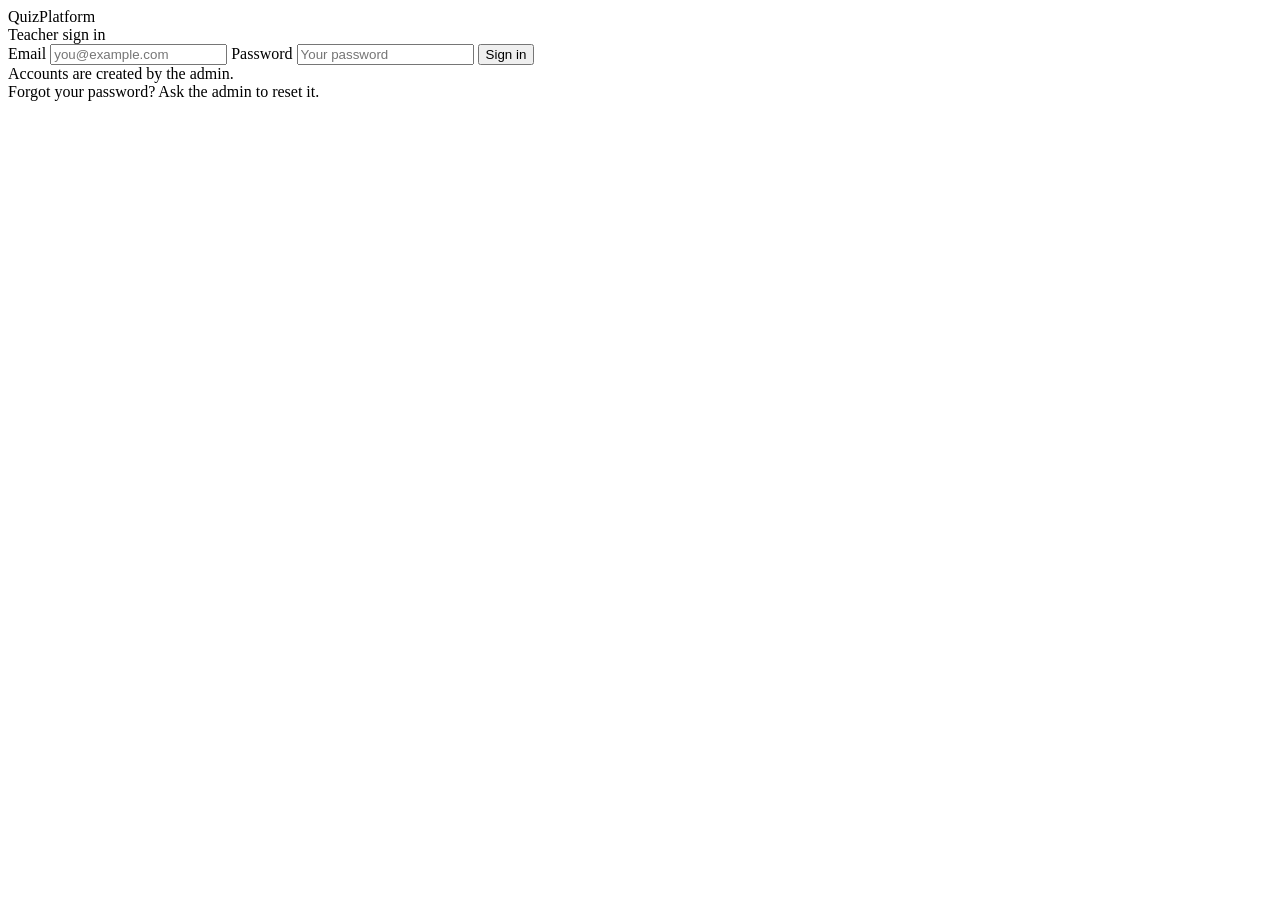
==== admin/index.html @ a88c4ba1 "Initial commit: quiz portal structure" ====
<!DOCTYPE html>
<html lang="en">
<head>
<meta charset="utf-8">
<meta name="viewport" content="width=device-width,initial-scale=1">
<title>Teacher Login</title>
<link rel="stylesheet" href="../assets/admin/admin.css">
</head>
<body>

<div class="login-wrap">
  <form class="login-card" id="loginForm" autocomplete="on">
    <div class="logo">Quiz<span>Platform</span></div>
    <div class="sub">Teacher sign in</div>

    <div id="msg" class="msg error hidden"></div>

    <label class="field">
      <span>Email</span>
      <input type="email" id="email" name="email"
             autocomplete="username" required
             placeholder="you@example.com">
    </label>

    <label class="field">
      <span>Password</span>
      <input type="password" id="password" name="password"
             autocomplete="current-password" required
             placeholder="Your password">
    </label>

    <button type="submit" id="btnLogin">Sign in</button>

    <div class="login-footer">
      Accounts are created by the admin.<br>
      Forgot your password? Ask the admin to reset it.
    </div>
  </form>
</div>

<script type="module">
import { signIn, getSession } from '../assets/supabase.js';

const form   = document.getElementById('loginForm');
const msg    = document.getElementById('msg');
const btn    = document.getElementById('btnLogin');
const email  = document.getElementById('email');
const pw     = document.getElementById('password');

/* ---------- if already signed in, skip the login page ---------- */
(async () => {
  const session = await getSession();
  if (session) location.replace('dashboard.html');
})();

/* ---------- error display ---------- */
function showError(text) {
  msg.textContent = text;
  msg.classList.remove('hidden', 'success');
  msg.classList.add('error');
}
function hideError() {
  msg.classList.add('hidden');
}

/* ---------- friendly messages for common Supabase errors ---------- */
function friendlyError(err) {
  const m = (err?.message || '').toLowerCase();
  if (m.includes('invalid login'))       return 'Wrong email or password.';
  if (m.includes('email not confirmed')) return 'This account has not been confirmed. Ask the admin.';
  if (m.includes('rate limit') || m.includes('too many'))
                                          return 'Too many attempts. Please wait a minute and try again.';
  if (m.includes('failed to fetch') || m.includes('network'))
                                          return 'Cannot reach the server. Check your internet connection.';
  return err?.message || 'Sign in failed. Please try again.';
}

/* ---------- submit ---------- */
form.addEventListener('submit', async (e) => {
  e.preventDefault();
  hideError();

  const e1 = email.value.trim();
  const p1 = pw.value;
  if (!e1 || !p1) { showError('Enter your email and password.'); return; }

  btn.disabled = true;
  btn.textContent = 'Signing in…';

  try {
    await signIn(e1, p1);
    location.replace('dashboard.html');
  } catch (err) {
    showError(friendlyError(err));
    btn.disabled = false;
    btn.textContent = 'Sign in';
    pw.select();
  }
});
</script>
</body>
</html>
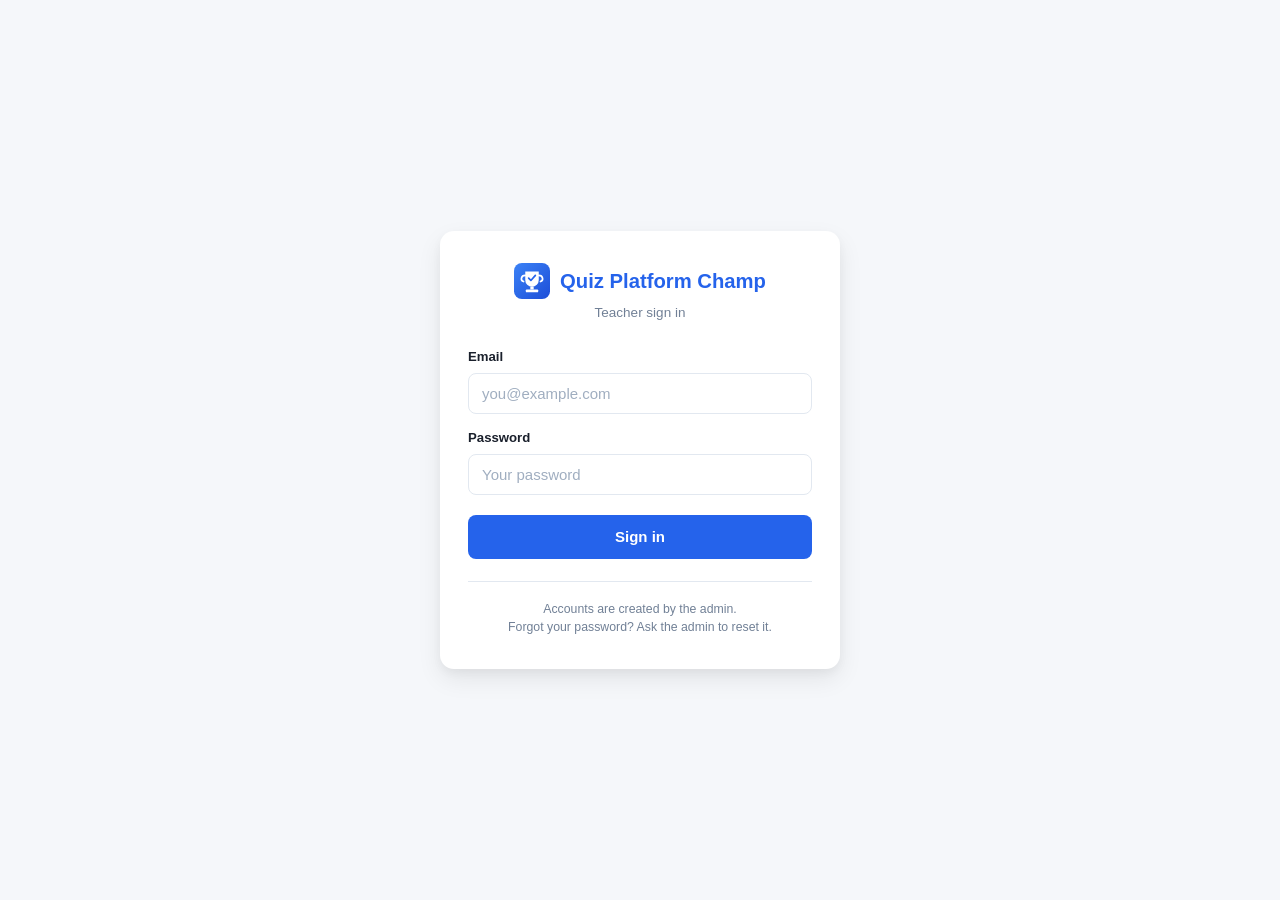
==== commit aa2195bd: "Add logo to remaining admin pages" ====
--- a/admin/index.html
+++ b/admin/index.html
@@ -3,14 +3,17 @@
 <head>
 <meta charset="utf-8">
 <meta name="viewport" content="width=device-width,initial-scale=1">
-<title>Teacher Login</title>
+<title>Login · Quiz Platform Champ</title>
 <link rel="stylesheet" href="../assets/admin/admin.css">
 </head>
 <body>
 
 <div class="login-wrap">
   <form class="login-card" id="loginForm" autocomplete="on">
-    <div class="logo">Quiz<span>Platform</span></div>
+<div class="logo" style="display:flex;align-items:center;justify-content:center;gap:10px">
+  <img src="../assets/logo-icon.svg" alt="" width="36" height="36">
+  <span>Quiz Platform <strong style="color:var(--primary);font-weight:800">Champ</strong></span>
+</div>
     <div class="sub">Teacher sign in</div>
 
     <div id="msg" class="msg error hidden"></div>
--- a/assets/admin/admin.css
+++ b/assets/admin/admin.css
@@ -0,0 +1,296 @@
+/* ============================================================
+   ADMIN SHARED STYLES
+   ============================================================ */
+
+:root {
+  --bg:        #f5f7fa;
+  --card:      #ffffff;
+  --text:      #1a202c;
+  --muted:     #718096;
+  --border:    #e2e8f0;
+  --primary:   #2563eb;
+  --primary-h: #1d4ed8;
+  --danger:    #dc2626;
+  --success:   #16a34a;
+  --warn:      #d97706;
+  --radius:    10px;
+  --shadow:    0 1px 3px rgba(0,0,0,.06), 0 1px 2px rgba(0,0,0,.04);
+  --shadow-lg: 0 10px 25px rgba(0,0,0,.08), 0 4px 10px rgba(0,0,0,.04);
+}
+
+* { box-sizing: border-box; }
+
+html, body {
+  margin: 0;
+  padding: 0;
+  background: var(--bg);
+  color: var(--text);
+  font-family: -apple-system, BlinkMacSystemFont, "Segoe UI", Roboto,
+               "Helvetica Neue", Arial, sans-serif;
+  font-size: 15px;
+  line-height: 1.5;
+  -webkit-font-smoothing: antialiased;
+}
+
+a { color: var(--primary); text-decoration: none; }
+a:hover { text-decoration: underline; }
+
+h1, h2, h3 { margin: 0 0 12px; line-height: 1.25; font-weight: 700; }
+h1 { font-size: 1.5rem; }
+h2 { font-size: 1.2rem; }
+h3 { font-size: 1rem; }
+
+/* ---------- layout ---------- */
+.topbar {
+  background: #fff;
+  border-bottom: 1px solid var(--border);
+  padding: 12px 20px;
+  display: flex;
+  align-items: center;
+  gap: 16px;
+  position: sticky;
+  top: 0;
+  z-index: 50;
+}
+.topbar .brand {
+  display: inline-flex;
+  align-items: center;
+  gap: 8px;
+  font-weight: 600;
+  font-size: 1rem;
+  color: var(--text);
+  white-space: nowrap;
+}
+.topbar .brand img {
+  display: block;
+  border-radius: 6px;
+  flex: 0 0 26px;
+  width: 26px;
+  height: 26px;
+}
+.topbar .brand strong {
+  font-weight: 800;
+  color: var(--primary);
+}
+.topbar nav {
+  display: flex;
+  gap: 4px;
+  flex: 1;
+  flex-wrap: wrap;
+}
+.topbar nav a {
+  padding: 6px 12px;
+  border-radius: 8px;
+  color: var(--muted);
+  font-size: .92rem;
+  font-weight: 500;
+}
+.topbar nav a:hover { background: #eef2f7; color: var(--text); text-decoration: none; }
+.topbar nav a.active { background: #eff4ff; color: var(--primary); }
+.topbar .user {
+  display: flex;
+  align-items: center;
+  gap: 10px;
+  font-size: .85rem;
+  color: var(--muted);
+  white-space: nowrap;
+}
+.topbar .user .email {
+  max-width: 180px;
+  overflow: hidden;
+  text-overflow: ellipsis;
+}
+
+.container {
+  max-width: 1100px;
+  margin: 0 auto;
+  padding: 24px 20px 60px;
+}
+
+/* ---------- cards ---------- */
+.card {
+  background: var(--card);
+  border-radius: var(--radius);
+  box-shadow: var(--shadow);
+  padding: 20px;
+  margin-bottom: 16px;
+}
+.card.tight { padding: 14px 16px; }
+
+.login-card .logo { font-weight: 800; }
+.login-card .logo strong { color: var(--primary); }
+
+/* ---------- buttons ---------- */
+button, .btn {
+  display: inline-flex;
+  align-items: center;
+  justify-content: center;
+  gap: 8px;
+  padding: 10px 16px;
+  font-size: .95rem;
+  font-weight: 600;
+  border-radius: 8px;
+  border: 1px solid transparent;
+  background: var(--primary);
+  color: #fff;
+  cursor: pointer;
+  transition: background .12s, transform .04s;
+  font-family: inherit;
+  line-height: 1.2;
+}
+button:hover, .btn:hover { background: var(--primary-h); text-decoration: none; }
+button:active, .btn:active { transform: scale(.98); }
+button:disabled { background: #c3cbd8; cursor: not-allowed; }
+
+button.ghost, .btn.ghost {
+  background: #fff;
+  color: var(--text);
+  border-color: var(--border);
+}
+button.ghost:hover, .btn.ghost:hover { background: #f0f3f8; }
+
+button.danger, .btn.danger { background: var(--danger); }
+button.danger:hover, .btn.danger:hover { background: #b91c1c; }
+
+button.small, .btn.small { padding: 6px 12px; font-size: .85rem; }
+button.block { width: 100%; }
+
+/* ---------- forms ---------- */
+label.field {
+  display: block;
+  margin-bottom: 14px;
+}
+label.field > span {
+  display: block;
+  font-weight: 600;
+  font-size: .88rem;
+  margin-bottom: 6px;
+  color: var(--text);
+}
+input[type=text], input[type=email], input[type=password],
+input[type=number], input[type=url], select, textarea {
+  width: 100%;
+  padding: 11px 13px;
+  font-size: 15px;
+  font-family: inherit;
+  border: 1px solid var(--border);
+  border-radius: 8px;
+  background: #fff;
+  color: var(--text);
+  transition: border-color .1s, box-shadow .1s;
+}
+input:focus, select:focus, textarea:focus {
+  outline: none;
+  border-color: var(--primary);
+  box-shadow: 0 0 0 3px rgba(37,99,235,.12);
+}
+input::placeholder { color: #a0aec0; }
+textarea { min-height: 90px; resize: vertical; }
+
+.hint { font-size: .82rem; color: var(--muted); margin-top: 4px; }
+
+/* ---------- messages ---------- */
+.msg {
+  padding: 10px 14px;
+  border-radius: 8px;
+  font-size: .9rem;
+  margin-bottom: 14px;
+}
+.msg.error   { background: #fee2e2; color: #991b1b; }
+.msg.success { background: #dcfce7; color: #166534; }
+.msg.info    { background: #dbeafe; color: #1e40af; }
+.msg.warn    { background: #fef3c7; color: #92400e; }
+.hidden { display: none !important; }
+
+/* ---------- login page ---------- */
+.login-wrap {
+  min-height: 100vh;
+  display: flex;
+  align-items: center;
+  justify-content: center;
+  padding: 20px;
+}
+.login-card {
+  width: 100%;
+  max-width: 400px;
+  background: #fff;
+  border-radius: 14px;
+  box-shadow: var(--shadow-lg);
+  padding: 32px 28px;
+}
+.login-card .logo {
+  text-align: center;
+  font-size: 1.35rem;
+  font-weight: 800;
+  margin-bottom: 4px;
+}
+.login-card .logo span { color: var(--primary); }
+.login-card .sub {
+  text-align: center;
+  color: var(--muted);
+  font-size: .9rem;
+  margin-bottom: 24px;
+}
+.login-card button[type=submit] {
+  width: 100%;
+  padding: 12px;
+  font-size: 1rem;
+  margin-top: 6px;
+}
+.login-footer {
+  margin-top: 22px;
+  padding-top: 18px;
+  border-top: 1px solid var(--border);
+  text-align: center;
+  font-size: .82rem;
+  color: var(--muted);
+}
+
+/* ---------- dashboard grid ---------- */
+.grid {
+  display: grid;
+  grid-template-columns: repeat(auto-fill, minmax(240px, 1fr));
+  gap: 14px;
+}
+.tile {
+  background: #fff;
+  border-radius: var(--radius);
+  box-shadow: var(--shadow);
+  padding: 20px;
+  display: flex;
+  flex-direction: column;
+  gap: 6px;
+  transition: box-shadow .15s, transform .1s;
+  border: 1px solid transparent;
+}
+.tile:hover {
+  box-shadow: var(--shadow-lg);
+  transform: translateY(-2px);
+  border-color: var(--border);
+  text-decoration: none;
+}
+.tile .ico {
+  width: 38px;
+  height: 38px;
+  border-radius: 10px;
+  background: #eff4ff;
+  color: var(--primary);
+  display: flex;
+  align-items: center;
+  justify-content: center;
+  font-size: 1.1rem;
+  font-weight: 700;
+  margin-bottom: 6px;
+}
+.tile .title { font-weight: 700; font-size: 1rem; color: var(--text); }
+.tile .desc  { font-size: .85rem; color: var(--muted); }
+
+/* ---------- responsive ---------- */
+@media (max-width: 640px) {
+  .topbar { flex-wrap: wrap; padding: 10px 14px; gap: 10px; }
+  .topbar .user .email { display: none; }
+  .container { padding: 16px 14px 40px; }
+  .card { padding: 16px; }
+  h1 { font-size: 1.3rem; }
+}
+
